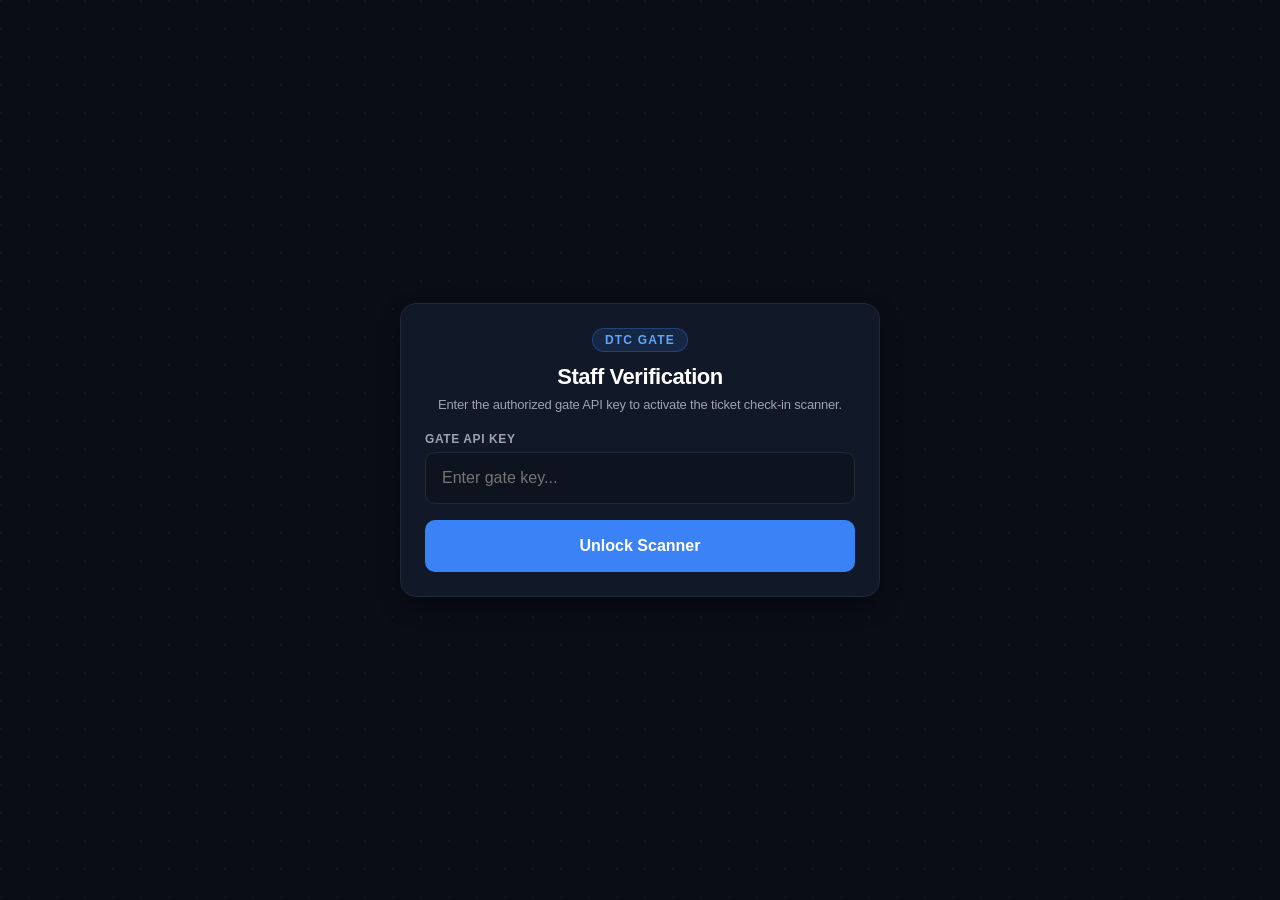
==== gate-scanner/index.html @ 1f58bdb9 "refactor(gate): isolate staff gate scanner into dedicated root directory for separate Vercel deploym" ====
<!DOCTYPE html>
<html lang="en">
<head>
  <meta charset="UTF-8">
  <meta name="viewport" content="width=device-width, initial-scale=1.0, maximum-scale=1.0, user-scalable=no">
  <meta name="referrer" content="no-referrer">
  <meta http-equiv="Content-Security-Policy" content="default-src 'self' http://localhost:* http://127.0.0.1:*; script-src 'self' 'unsafe-inline'; style-src 'self' 'unsafe-inline'; img-src 'self' data: blob:; connect-src 'self' http://localhost:* http://127.0.0.1:* https://reverse-proxy.nexoflow.workers.dev;">
  <title>DTC Staff Gate Scanner</title>
  <link rel="icon" type="image/svg+xml" href="favicon.svg">
  <link rel="stylesheet" href="theme.css">
  <link rel="stylesheet" href="gate.css">
</head>
<body class="gate-body">
  <div class="gate-container">

    <!-- View 1: Key Entry View -->
    <div id="key-entry-view" class="gate-card">
      <div class="gate-header">
        <div class="gate-logo-badge">DTC GATE</div>
        <h1 class="gate-title">Staff Verification</h1>
        <p class="gate-subtitle">Enter the authorized gate API key to activate the ticket check-in scanner.</p>
      </div>

      <form id="key-entry-form" onsubmit="return false;">
        <div class="form-group">
          <label for="gate-key-input" class="form-label">Gate API Key</label>
          <input
            type="password"
            id="gate-key-input"
            class="gate-input"
            placeholder="Enter gate key..."
            autocomplete="off"
            autocorrect="off"
            autocapitalize="off"
            spellcheck="false"
            required
          />
        </div>
        <div id="key-entry-error" class="gate-alert gate-alert-danger hidden"></div>
        <button type="submit" id="unlock-gate-btn" class="gate-btn gate-btn-primary">Unlock Scanner</button>
      </form>
    </div>

    <!-- View 2: Active Scanner View -->
    <div id="scanner-view" class="gate-card hidden">
      <div class="scanner-top-bar">
        <div>
          <span class="gate-badge">STAFF SCANNER</span>
          <div id="session-counter" class="session-stat">Admitted this session: 0</div>
        </div>
        <button id="lock-gate-btn" class="gate-btn gate-btn-outline gate-btn-sm" title="Lock and clear session key">Lock</button>
      </div>

      <!-- Live Camera Scanner Box -->
      <div id="scanner-wrapper" class="scanner-wrapper">
        <div id="qr-reader" class="scanner-box"></div>
      </div>

      <!-- Hidden container for Html5Qrcode file scan -->
      <div id="qr-reader-dummy" style="display: none;"></div>

      <!-- Camera Unavailable / Fallback Notice -->
      <div id="camera-fallback" class="fallback-banner hidden">
        <div class="fallback-icon">📷</div>
        <div id="camera-fallback-msg" class="fallback-text">
          Camera scanning requires HTTPS or localhost. Use photo capture or manual code entry below.
        </div>
      </div>

      <!-- Fallback Actions: Photo Upload & Manual Code -->
      <div class="fallback-section">
        <input type="file" id="qr-file-input" accept="image/*" capture="environment" style="display: none;">
        <button id="upload-photo-btn" class="gate-btn gate-btn-secondary" type="button">
          📸 Take Photo / Upload QR
        </button>

        <div class="manual-entry-card">
          <div class="manual-title">Manual Code Entry</div>
          <div class="manual-input-group">
            <input
              type="text"
              id="manual-ticket-code"
              class="gate-input manual-input"
              placeholder="Enter ticket code or /verify/ URL"
              autocomplete="off"
              autocorrect="off"
              autocapitalize="off"
              spellcheck="false"
            />
            <button id="manual-submit-btn" class="gate-btn gate-btn-primary manual-btn" type="button">
              Redeem
            </button>
          </div>
        </div>
      </div>
    </div>

  </div>

  <!-- Full-Screen Result Overlay -->
  <div id="result-overlay" class="result-overlay hidden" role="dialog" aria-modal="true">
    <div class="result-card">
      <div id="result-status" class="result-status-title">STATUS</div>
      
      <div id="result-detail" class="result-detail-box">
        <div class="result-field" id="result-seat-row">
          <span class="result-label">Seat</span>
          <span id="result-seat" class="result-value">-</span>
        </div>
        <div class="result-field" id="result-event-row">
          <span class="result-label">Event</span>
          <span id="result-event" class="result-value">-</span>
        </div>
        <div class="result-field hidden" id="result-used-row">
          <span class="result-label">Redeemed At</span>
          <span id="result-used-time" class="result-value">-</span>
        </div>
        <div id="result-message" class="result-message-text"></div>
      </div>

      <div class="result-footer-hint">Tap anywhere or auto-resets in 3s</div>
    </div>
  </div>

  <script src="vendor/html5-qrcode.min.js"></script>
  <script src="gate.js"></script>
</body>
</html>
---- gate-scanner/theme.css ----
/* ==========================================================================
   DTC SYSTEM THEME & VISUAL ARCHITECTURE
   Unified enterprise design tokens, responsive typography, and tactile surfaces.
   Loaded after base styles to ensure consistent styling across the Observability
   Console and Seat Booking Portal.
   ========================================================================== */

/* ---------- 1. Design Tokens (Global / Dashboard: style.css root) ---------- */
:root {
  --bg-deep: #000000;
  --bg-surface: #1d1d1f;
  --bg-surface-elevated: #2a2a2c;
  --bg-surface-subtle: #161617;
  --bg-input: #1c1c1e;

  --border-subtle: rgba(255, 255, 255, 0.13);
  --border-strong: rgba(255, 255, 255, 0.24);
  --border-focus: #2997ff;

  --text-primary: #f5f5f7;
  --text-secondary: #a1a1a6;
  --text-muted: #6e6e73;
  --text-code: #2997ff;

  --accent-blue: #2997ff;
  --accent-indigo: #5e5ce6;
  --accent-green: #30d158;
  --accent-green-glow: rgba(48, 209, 88, 0.12);
  --accent-amber: #ff9f0a;
  --accent-rose: #ff453a;
  --accent-purple: #bf5af2;

  --font-sans: -apple-system, BlinkMacSystemFont, 'SF Pro Text', 'Inter', 'Segoe UI', Roboto, sans-serif;
  --font-mono: ui-monospace, 'SF Mono', 'Inter Mono', 'JetBrains Mono', Menlo, Consolas, monospace;

  --radius-xs: 6px;
  --radius-sm: 8px;
  --radius-md: 14px;
  --radius-lg: 20px;
  --radius-xl: 28px;

  --shadow-sm: 0 1px 2px rgba(0, 0, 0, 0.24);
  --shadow-md: 0 2px 10px rgba(0, 0, 0, 0.28);
  --shadow-lg: 0 8px 30px rgba(0, 0, 0, 0.35);
  --shadow-glow-green: none;
  --shadow-glow-indigo: none;
  --shadow-glow-red: none;

  --panel-pad-desktop: 28px 32px;
  --panel-pad-tablet: 20px 22px;
  --panel-pad-mobile: 16px 16px;

  /* Motion & easing tokens */
  --pm-ease: cubic-bezier(0.16, 1, 0.3, 1);
  --pm-ease-out: cubic-bezier(0.19, 1, 0.22, 1);
  --pm-ring: rgba(56, 189, 248, 0.55);
  --pm-signal: #38bdf8;
  --pm-signal-2: #818cf8;
}

[data-theme="light"] {
  --bg-deep: #f5f5f7;
  --bg-surface: #ffffff;
  --bg-surface-elevated: #fbfbfd;
  --bg-surface-subtle: #f5f5f7;
  --bg-input: #ffffff;

  --border-subtle: #d2d2d7;
  --border-strong: #b8b8bd;
  --border-focus: #0071e3;

  --text-primary: #1d1d1f;
  --text-secondary: #6e6e73;
  --text-muted: #86868b;
  --text-code: #0071e3;

  --accent-blue: #0071e3;
  --accent-indigo: #5e5ce6;
  --accent-green: #248a3d;
  --accent-green-glow: rgba(36, 138, 61, 0.1);
  --accent-amber: #ff9500;
  --accent-rose: #ff3b30;
  --accent-purple: #af52de;

  --shadow-sm: 0 1px 2px rgba(0, 0, 0, 0.05);
  --shadow-md: 0 2px 8px rgba(0, 0, 0, 0.06);
  --shadow-lg: 0 8px 24px rgba(0, 0, 0, 0.08);
  --shadow-glow-green: none;
  --shadow-glow-indigo: none;
  --shadow-glow-red: none;
}

/* ---------- 2. Booking Page Tokens (booking.css root) ---------- */
:root {
  --bg-primary: #000000;
  --bg-secondary: #1d1d1f;
  --bg-card: #1d1d1f;
  --bg-card-hover: #2a2a2c;
  --bg-elevated: #2a2a2c;

  --border-color: rgba(255, 255, 255, 0.13);

  --color-available: #30d158;
  --color-available-bg: rgba(48, 209, 88, 0.08);
  --color-available-border: rgba(48, 209, 88, 0.3);

  --color-held: #ff9f0a;
  --color-held-bg: rgba(255, 159, 10, 0.1);
  --color-held-border: rgba(255, 159, 10, 0.35);

  --color-booked: #ff453a;
  --color-booked-bg: rgba(255, 69, 58, 0.07);
  --color-booked-border: rgba(255, 69, 58, 0.22);

  --color-selected: #2997ff;
  --color-selected-bg: #2997ff;
  --color-selected-glow: rgba(41, 151, 255, 0.28);

  --shadow-card: 0 1px 2px rgba(0, 0, 0, 0.3);
  --shadow-glow: none;
}

/* ---------- 3. Base Typography & Surface ---------- */
html {
  -webkit-font-smoothing: antialiased;
  text-rendering: optimizeLegibility;
}
body {
  letter-spacing: -0.011em;
  background-image: radial-gradient(circle at 1px 1px, rgba(255, 255, 255, 0.035) 1px, transparent 0);
  background-size: 28px 28px;
  background-attachment: fixed;
}
[data-theme="light"] body {
  background-image: radial-gradient(circle at 1px 1px, rgba(0, 0, 0, 0.035) 1px, transparent 0);
}

::selection {
  background: rgba(56, 189, 248, 0.32);
  color: #fff;
}

h1, h2, h3, h4 {
  letter-spacing: -0.02em;
  font-weight: 600;
}

.scenario-label, .stack-badge, .tooltip-title, .dtc-entry-top-brand,
.stat-label, .tier-name, .sim-label, .info-guarantees-card h4 {
  text-transform: none !important;
  letter-spacing: -0.005em;
}

/* Keyboard focus */
a:focus-visible,
button:focus-visible,
input:focus-visible,
select:focus-visible,
.btn:focus-visible,
.seat-tile:focus-visible,
.health-node:focus-visible {
  outline: 2px solid var(--pm-signal);
  outline-offset: 2px;
}

/* ---------- 4. Entry Preloader ---------- */
.dtc-entry-ambient-1, .dtc-entry-ambient-2 {
  opacity: 0.35;
  filter: blur(60px);
  animation: pm-ambient-drift 9s ease-in-out infinite alternate;
}
.dtc-entry-ambient-2 { animation-delay: -4.5s; }
@media (prefers-reduced-motion: no-preference) {
  @keyframes pm-ambient-drift {
    0%   { transform: translate(0, 0) scale(1); }
    100% { transform: translate(3%, -4%) scale(1.08); }
  }
}
.dtc-entry-overlay {
  background: var(--bg-deep);
  transition: opacity 0.8s var(--pm-ease), visibility 0.8s var(--pm-ease);
}
.dtc-entry-top-brand {
  color: var(--text-secondary);
  font-weight: 500;
}
.dtc-entry-logo-wrap.zoom-out {
  transition: transform 0.75s var(--pm-ease), opacity 0.6s ease;
}
.dtc-entry-pct-num { font-variant-numeric: tabular-nums; }

/* ---------- 5. Buttons — Flat Pill Shape & Tactile Feedback ---------- */
.btn {
  border-radius: 980px;
  font-weight: 500;
  box-shadow: none !important;
  position: relative;
  transition: transform 0.12s var(--pm-ease), opacity 150ms ease, background-color 150ms ease, box-shadow 0.2s ease, filter 0.2s ease;
}
.btn:active {
  transform: scale(0.97);
}
.btn-primary {
  background: linear-gradient(135deg, #2997ff, #5e5ce6);
  border-color: transparent;
  color: #fff;
}
.btn-primary:hover {
  box-shadow: 0 4px 18px rgba(94, 92, 230, 0.35) !important;
  filter: brightness(1.05);
  opacity: 0.95;
}
.btn-secondary {
  background: var(--bg-surface-elevated);
  border-color: var(--border-subtle);
}
.btn-secondary:hover {
  background: var(--bg-surface-elevated);
  opacity: 0.85;
}
.btn-outline:hover {
  background: transparent;
  opacity: 0.7;
}
.btn-icon {
  border-radius: 50%;
}

.btn-scenario {
  box-shadow: none !important;
  border-radius: var(--radius-md);
  border-left: 3px solid transparent;
}
.btn-scenario-happy  { border-left-color: rgba(48, 209, 88, 0.55); }
.btn-scenario-comp   { border-left-color: rgba(255, 159, 10, 0.55); }
.btn-scenario-race   { border-left-color: rgba(255, 69, 58, 0.55); }
.btn-scenario-crash  { border-left-color: rgba(191, 90, 242, 0.55); }
.btn-scenario-custom { border-left-color: rgba(41, 151, 255, 0.55); }

.btn-scenario-happy:hover  { border-color: var(--accent-green);  background: var(--bg-surface-elevated); }
.btn-scenario-comp:hover   { border-color: var(--accent-amber);  background: var(--bg-surface-elevated); }
.btn-scenario-race:hover   { border-color: var(--accent-rose);   background: var(--bg-surface-elevated); }
.btn-scenario-crash:hover  { border-color: var(--accent-purple); background: var(--bg-surface-elevated); }
.btn-scenario-custom:hover { border-color: var(--accent-blue);   background: var(--bg-surface-elevated); }

.btn-scenario .btn-icon {
  color: var(--text-muted);
  text-shadow: none;
  transition: color 0.25s ease, text-shadow 0.25s ease;
}
.btn-scenario-happy:hover .btn-icon  { color: var(--accent-green); text-shadow: 0 0 8px var(--accent-green); }
.btn-scenario-comp:hover .btn-icon   { color: var(--accent-amber); text-shadow: 0 0 8px var(--accent-amber); }
.btn-scenario-race:hover .btn-icon   { color: var(--accent-rose);  text-shadow: 0 0 8px var(--accent-rose); }
.btn-scenario-crash:hover .btn-icon  { color: var(--accent-purple);text-shadow: 0 0 8px var(--accent-purple); }
.btn-scenario-custom:hover .btn-icon { color: var(--accent-blue);  text-shadow: 0 0 8px var(--accent-blue); }

/* ---------- 6. Badges ---------- */
.badge-success { background: rgba(48, 209, 88, 0.14);  color: var(--accent-green);  border: none; }
.badge-blue    { background: rgba(41, 151, 255, 0.14); color: var(--accent-blue);   border: none; }
.badge-amber   { background: rgba(255, 159, 10, 0.14); color: var(--accent-amber);  border: none; }
.badge-rose    { background: rgba(255, 69, 58, 0.14);  color: var(--accent-rose);   border: none; }
.badge-purple  { background: rgba(191, 90, 242, 0.14); color: var(--accent-purple); border: none; }
.badge-neutral { background: var(--bg-surface-elevated); color: var(--text-muted);  border: none; }
.badge, .badge-comp, .eticket-status-badge, .saga-badge, .step-status {
  border-radius: 980px !important;
  box-shadow: none !important;
  border: none !important;
}

/* ---------- 7. Health Strip & Nodes ---------- */
.health-node {
  border-radius: 980px;
  padding: 6px 14px;
  position: relative;
  overflow: visible;
}
.health-node .pulse-dot { box-shadow: none; position: relative; }
.health-node.online .pulse-dot {
  background: var(--accent-green);
  animation: apple-breathe 2.4s ease-in-out infinite;
}
.health-node.online .pulse-dot::after {
  content: "";
  position: absolute;
  inset: -3px;
  border-radius: 50%;
  border: 1px solid var(--accent-green);
  opacity: 0;
}
@media (prefers-reduced-motion: no-preference) {
  .health-node.online .pulse-dot::after {
    animation: pm-ping 2.6s var(--pm-ease-out) infinite;
  }
  @keyframes pm-ping {
    0%   { transform: scale(1);   opacity: 0.55; }
    80%  { transform: scale(2.6); opacity: 0; }
    100% { transform: scale(2.6); opacity: 0; }
  }
}
.health-node.offline .pulse-dot {
  background: var(--accent-rose);
  animation: apple-breathe 1.2s ease-in-out infinite;
}
@keyframes apple-breathe {
  0%, 100% { opacity: 0.55; }
  50%      { opacity: 1; }
}
.node-latency { color: var(--text-secondary); }
.node-countdown { color: var(--accent-purple); }
.node-infra { border-left: 2px solid var(--border-subtle); }

.logo-mark, .brand-logo-img {
  transition: filter 0.3s ease, transform 0.3s var(--pm-ease);
}
.nav-brand:hover .logo-mark,
.header-brand:hover .brand-logo-img {
  transform: scale(1.02);
}

/* ---------- 8. Toggles & Controls ---------- */
.switch-toggle {
  position: relative;
  display: inline-block;
  width: 44px;
  height: 22px;
  margin: 0;
  cursor: pointer;
  vertical-align: middle;
}

.switch-toggle input {
  opacity: 0;
  width: 0;
  height: 0;
  position: absolute;
  pointer-events: none;
}

.switch-toggle input:focus-visible + .toggle-slider {
  outline: 2px solid var(--border-focus, #2997ff);
  outline-offset: 2px;
}

.toggle-slider {
  position: absolute;
  cursor: pointer;
  top: 0;
  left: 0;
  right: 0;
  bottom: 0;
  background: rgba(120, 120, 128, 0.28);
  border: 1px solid var(--border-subtle, rgba(255, 255, 255, 0.15));
  border-radius: 999px;
  transition: background-color 260ms cubic-bezier(0.4, 0, 0.2, 1),
              border-color 260ms cubic-bezier(0.4, 0, 0.2, 1),
              box-shadow 260ms cubic-bezier(0.4, 0, 0.2, 1);
  box-shadow: inset 0 1px 3px rgba(0, 0, 0, 0.35);
}

.toggle-knob {
  position: absolute;
  content: "";
  height: 16px;
  width: 16px;
  left: 2px;
  bottom: 2px;
  background-color: #ffffff;
  border-radius: 50%;
  transition: transform 260ms cubic-bezier(0.4, 0, 0.2, 1),
              background-color 260ms cubic-bezier(0.4, 0, 0.2, 1),
              box-shadow 260ms cubic-bezier(0.4, 0, 0.2, 1);
  box-shadow: 0 1px 4px rgba(0, 0, 0, 0.45);
}

/* 1. DEMO ⟷ LIVE Toggle */
/* LIVE Mode (Unchecked / Default): Knob on Right (22px), vibrant emerald green */
.mode-toggle-container .toggle-slider {
  background: rgba(48, 209, 88, 0.18);
  border-color: rgba(48, 209, 88, 0.45);
  box-shadow: 0 0 10px rgba(48, 209, 88, 0.25);
}

.mode-toggle-container .toggle-knob {
  transform: translateX(22px);
  background-color: #30d158;
  box-shadow: 0 0 8px rgba(48, 209, 88, 0.7);
}

/* DEMO Mode (Checked): Knob on Left (0px), electric sapphire blue */
.mode-toggle-container input:checked + .toggle-slider {
  background: rgba(41, 151, 255, 0.18);
  border-color: rgba(41, 151, 255, 0.45);
  box-shadow: 0 0 10px rgba(41, 151, 255, 0.25);
}

.mode-toggle-container input:checked + .toggle-slider .toggle-knob {
  transform: translateX(0px);
  background-color: #2997ff;
  box-shadow: 0 0 8px rgba(41, 151, 255, 0.7);
}

/* 2. THEME Toggle (Sun ⟷ Moon) */
/* DARK Mode (Unchecked / Default): Knob on Right towards Moon (22px), cyber purple */
.theme-toggle-container .toggle-slider {
  background: rgba(191, 90, 242, 0.18);
  border-color: rgba(191, 90, 242, 0.45);
  box-shadow: 0 0 10px rgba(191, 90, 242, 0.2);
}

.theme-toggle-container .toggle-knob {
  transform: translateX(22px);
  background-color: #bf5af2;
  box-shadow: 0 0 8px rgba(191, 90, 242, 0.7);
}

/* LIGHT Mode (Checked): Knob on Left towards Sun (0px), warm amber */
.theme-toggle-container input:checked + .toggle-slider {
  background: rgba(255, 159, 10, 0.18);
  border-color: rgba(255, 159, 10, 0.45);
  box-shadow: 0 0 10px rgba(255, 159, 10, 0.2);
}

.theme-toggle-container input:checked + .toggle-slider .toggle-knob {
  transform: translateX(0px);
  background-color: #ff9f0a;
  box-shadow: 0 0 8px rgba(255, 159, 10, 0.7);
}

/* 3. MONKEY Toggle */
/* OFF (Unchecked / Default): Knob on Left (0px), neutral gray */
.monkey-toggle-container .toggle-slider {
  background: rgba(120, 120, 128, 0.25);
  border-color: rgba(120, 120, 128, 0.35);
  box-shadow: inset 0 1px 3px rgba(0, 0, 0, 0.3);
}

.monkey-toggle-container .toggle-knob {
  transform: translateX(0px);
  background-color: #8e8e93;
  box-shadow: 0 1px 3px rgba(0, 0, 0, 0.4);
}

/* ON (Checked): Knob on Right (22px), emerald green glow */
.monkey-toggle-container input:checked + .toggle-slider {
  background: rgba(48, 209, 88, 0.18);
  border-color: rgba(48, 209, 88, 0.45);
  box-shadow: 0 0 10px rgba(48, 209, 88, 0.25);
}

.monkey-toggle-container input:checked + .toggle-slider .toggle-knob {
  transform: translateX(22px);
  background-color: #30d158;
  box-shadow: 0 0 8px rgba(48, 209, 88, 0.7);
}

/* Labels and Icons */
.toggle-label-live.active {
  color: var(--accent-green, #30d158);
  text-shadow: 0 0 8px rgba(48, 209, 88, 0.4);
  opacity: 1;
}

.toggle-label-demo.active {
  color: var(--accent-blue, #2997ff);
  text-shadow: 0 0 8px rgba(41, 151, 255, 0.4);
  opacity: 1;
}

.toggle-icon-dark.active {
  filter: drop-shadow(0 0 6px rgba(191, 90, 242, 0.6));
  opacity: 1;
  transform: scale(1.15);
}

.toggle-icon-light.active {
  filter: drop-shadow(0 0 6px rgba(255, 159, 10, 0.6));
  opacity: 1;
  transform: scale(1.15);
}

.monkey-toggle-container .toggle-side-label.active {
  color: var(--accent-green, #30d158);
  text-shadow: 0 0 8px rgba(48, 209, 88, 0.4);
  opacity: 1;
}

.monkey-toggle-container .toggle-side-icon.active {
  filter: drop-shadow(0 0 6px rgba(48, 209, 88, 0.6));
  opacity: 1;
  transform: scale(1.15);
}

.sliding-toggle-group:hover .toggle-slider {
  filter: brightness(1.12);
}

/* Light Theme Precision Overrides */
[data-theme="light"] .toggle-slider {
  background: rgba(120, 120, 128, 0.18);
  border-color: #b8b8bd;
}

[data-theme="light"] .mode-toggle-container .toggle-slider {
  background: rgba(48, 209, 88, 0.22);
  border-color: rgba(48, 209, 88, 0.55);
}

[data-theme="light"] .mode-toggle-container input:checked + .toggle-slider {
  background: rgba(41, 151, 255, 0.22);
  border-color: rgba(41, 151, 255, 0.55);
}

[data-theme="light"] .theme-toggle-container .toggle-slider {
  background: rgba(191, 90, 242, 0.22);
  border-color: rgba(191, 90, 242, 0.55);
}

[data-theme="light"] .theme-toggle-container input:checked + .toggle-slider {
  background: rgba(255, 159, 10, 0.22);
  border-color: rgba(255, 159, 10, 0.55);
}

[data-theme="light"] .monkey-toggle-container .toggle-slider {
  background: rgba(120, 120, 128, 0.18);
  border-color: #b8b8bd;
}

[data-theme="light"] .monkey-toggle-container input:checked + .toggle-slider {
  background: rgba(48, 209, 88, 0.22);
  border-color: rgba(48, 209, 88, 0.55);
}

/* ---------- 9. Hero Panel & Metrics ---------- */
.proof-panel {
  position: relative;
  overflow: hidden;
  background:
    radial-gradient(600px circle at var(--pm-x, 20%) var(--pm-y, 0%), rgba(56, 189, 248, 0.07), transparent 55%),
    var(--bg-surface);
  border: 1px solid var(--border-subtle);
  box-shadow: none;
  border-radius: var(--radius-xl);
}
[data-theme="light"] .proof-panel { background: var(--bg-surface); box-shadow: none; }

.proof-panel::before {
  content: "";
  position: absolute;
  inset: 0;
  border-radius: inherit;
  padding: 1px;
  background: linear-gradient(135deg, rgba(56, 189, 248, 0.35), transparent 40%, transparent 60%, rgba(191, 90, 242, 0.25));
  -webkit-mask: linear-gradient(#fff 0 0) content-box, linear-gradient(#fff 0 0);
  -webkit-mask-composite: xor;
  mask-composite: exclude;
  pointer-events: none;
}

.stat-card {
  background: var(--bg-surface-elevated);
  border: 1px solid var(--border-subtle);
  box-shadow: none;
  border-radius: var(--radius-md);
  padding: 18px 18px;
  transition: transform 0.25s var(--pm-ease), border-color 0.25s ease, box-shadow 0.25s ease;
}
.stat-card:hover {
  transform: translateY(-2px);
  border-color: var(--border-strong);
}
[data-theme="light"] .stat-card { box-shadow: none; }
.stat-num {
  font-size: 30px;
  font-weight: 600;
  font-family: var(--font-sans);
  letter-spacing: -0.02em;
  font-variant-numeric: tabular-nums;
  display: inline-block;
}
.stat-label { font-size: 12px; font-weight: 400; letter-spacing: 0; }
.stat-highlight { border-color: var(--accent-green); background: var(--accent-green-glow); }

.scenario-bar { background: var(--bg-surface-subtle); border: 1px solid var(--border-subtle); box-shadow: none; }
.scenario-label { font-size: 13px; font-weight: 500; color: var(--text-secondary); }

/* ---------- 10. Panels, Cards & Tables ---------- */
.panel, .forensic-meta-card, .timeline-item {
  box-shadow: none !important;
  border: 1px solid var(--border-subtle);
  border-radius: var(--radius-lg);
}
.tx-table th, .tx-table td { border-color: var(--border-subtle); }
[style*="radial-gradient"] { opacity: 0.5; }

/* ---------- 11. Toasts ---------- */
.toast-icon {
  display: flex;
  align-items: center;
  justify-content: center;
  width: 28px;
  height: 28px;
  border-radius: 50%;
  background: var(--bg-surface-elevated);
  flex-shrink: 0;
}
.toast-success .toast-icon { background: rgba(48, 209, 88, 0.16); }
.toast-race .toast-icon    { background: rgba(255, 69, 58, 0.16); }
.toast-purple .toast-icon  { background: rgba(191, 90, 242, 0.16); }

@media (prefers-reduced-motion: no-preference) {
  .toast-race {
    animation: toast-slide-in 0.3s var(--pm-ease), pm-shield-pulse 1s var(--pm-ease-out) 0.25s;
  }
  @keyframes pm-shield-pulse {
    0%   { box-shadow: 0 0 0 0 rgba(255, 69, 58, 0.45); }
    100% { box-shadow: 0 0 0 16px rgba(255, 69, 58, 0); }
  }
  .toast-success {
    animation: toast-slide-in 0.3s var(--pm-ease), pm-shield-pulse-green 0.9s var(--pm-ease-out) 0.2s;
  }
  @keyframes pm-shield-pulse-green {
    0%   { box-shadow: 0 0 0 0 rgba(48, 209, 88, 0.4); }
    100% { box-shadow: 0 0 0 14px rgba(48, 209, 88, 0); }
  }
}

/* ---------- 12. Modals ---------- */
@media (prefers-reduced-motion: no-preference) {
  .modal-backdrop:not(.hidden) {
    animation: pm-fade-in 0.2s ease;
  }
  .modal-backdrop:not(.hidden) .modal-dialog,
  .modal-backdrop:not(.hidden) .auth-card {
    animation: pm-modal-in 0.35s var(--pm-ease-out);
  }
  @keyframes pm-fade-in { from { opacity: 0; } to { opacity: 1; } }
  @keyframes pm-modal-in {
    from { opacity: 0; transform: scale(0.96) translateY(6px); }
    to   { opacity: 1; transform: scale(1) translateY(0); }
  }
}

/* ---------- 13. Booking Page Components ---------- */
.event-hero { position: relative; }
.screen-curve { position: relative; }
@media (prefers-reduced-motion: no-preference) {
  .screen-glow { animation: pm-screen-breathe 4.5s ease-in-out infinite; }
  @keyframes pm-screen-breathe {
    0%, 100% { opacity: 0.7; }
    50%      { opacity: 1; }
  }
}

.checkout-card {
  position: relative;
  overflow: hidden;
  background:
    radial-gradient(480px circle at var(--pm-x, 50%) var(--pm-y, 0%), rgba(56, 189, 248, 0.06), transparent 55%),
    var(--bg-card);
}

.seat-tile {
  border-radius: var(--radius-sm);
  will-change: transform;
}
.tier-price-tag { color: var(--accent-blue); }
.event-badge { color: var(--accent-blue); font-weight: 500; }

.seat-tile[data-status="AVAILABLE"] .seat-num { color: var(--color-available); }
.seat-tile[data-status="AVAILABLE"]:hover {
  transform: translateY(-2px);
  border-color: var(--color-available);
  box-shadow: 0 6px 18px rgba(48, 209, 88, 0.25), 0 0 0 1px var(--color-available-border) inset;
}

.seat-tile[data-status="SELECTED"] {
  background: var(--color-selected);
  border-color: var(--color-selected);
  box-shadow: none;
  animation: none;
}
.seat-tile[data-status="SELECTED"] .seat-num,
.seat-tile[data-status="SELECTED"] .seat-icon { color: #ffffff; }

.seat-tile[data-status="HELD"] .seat-num { color: var(--color-held); }
.seat-tile[data-status="BOOKED"] .seat-num { color: var(--color-booked); }

@media (prefers-reduced-motion: no-preference) {
  .pm-flip {
    animation: pm-seat-flip 0.6s var(--pm-ease-out);
  }
  @keyframes pm-seat-flip {
    0%   { box-shadow: 0 0 0 0 rgba(255, 255, 255, 0.55); }
    100% { box-shadow: 0 0 0 16px rgba(255, 255, 255, 0); }
  }
}

.hold-timer-card { transition: box-shadow 0.4s ease; }
.hold-timer-card.pm-urgent {
  box-shadow: 0 0 0 1px rgba(255, 69, 58, 0.4), 0 0 24px rgba(255, 69, 58, 0.18);
}

.app-header, .booking-summary-card, .info-guarantees-card {
  box-shadow: none !important;
  border: 1px solid var(--border-color);
}

/* ---------- 14. Scrollbars & Motion Safety Net ---------- */
::-webkit-scrollbar { width: 10px; height: 10px; }
::-webkit-scrollbar-track { background: transparent; }
::-webkit-scrollbar-thumb {
  background: linear-gradient(180deg, rgba(56, 189, 248, 0.45), rgba(129, 140, 248, 0.45));
  border-radius: 980px;
}

@media (prefers-reduced-motion: reduce) {
  * { animation-duration: 0.001ms !important; transition-duration: 0.001ms !important; }
  .pm-flip { animation: none !important; }
}

/* ---------- 15. Shared Monkey Companion & Celebration Overlay ---------- */
.sliding-toggle-group {
  display: inline-flex;
  align-items: center;
  gap: 8px;
  background: var(--bg-surface-elevated, #2a2a2c);
  border: 1px solid var(--border-subtle, rgba(255, 255, 255, 0.13));
  border-radius: 999px;
  padding: 3px 8px;
  user-select: none;
  transition: all 0.2s cubic-bezier(0.4, 0, 0.2, 1);
}

.sliding-toggle-group:hover {
  border-color: var(--border-strong, rgba(255, 255, 255, 0.24));
}

.toggle-side-label {
  font-family: var(--font-mono);
  font-size: 10px;
  font-weight: 700;
  letter-spacing: 0.6px;
  color: var(--text-muted);
  cursor: pointer;
  transition: all 0.2s ease;
  opacity: 0.45;
}

.toggle-side-label.active {
  opacity: 1;
}

.toggle-side-icon {
  font-size: 13px;
  cursor: pointer;
  transition: all 0.2s ease;
  opacity: 0.45;
  line-height: 1;
  display: inline-block;
}


.mb-celebration-overlay {
  position: fixed;
  inset: 0;
  z-index: 2500;
  display: flex;
  align-items: center;
  justify-content: center;
  background: rgba(0, 0, 0, 0.5);
  backdrop-filter: blur(6px);
  animation: mbFadeIn 0.2s ease;
  pointer-events: auto;
}

.mb-celebration-overlay.hidden {
  display: none !important;
}

.mb-celebration-card {
  position: relative;
  width: 320px;
  background: radial-gradient(circle at 50% 20%, rgba(26, 44, 36, 0.98), rgba(12, 20, 17, 0.98));
  border: 1px solid rgba(111, 210, 106, 0.4);
  border-radius: 20px;
  padding: 22px 20px 18px;
  text-align: center;
  box-shadow: 0 20px 48px rgba(0, 0, 0, 0.6), 0 0 32px rgba(111, 210, 106, 0.25);
  animation: mbPopIn 0.35s cubic-bezier(0.34, 1.56, 0.64, 1);
}

.mb-celebration-close {
  position: absolute;
  top: 10px;
  right: 12px;
  background: transparent;
  border: none;
  color: var(--text-muted, #94a3b8);
  font-size: 18px;
  cursor: pointer;
  line-height: 1;
  padding: 4px;
}
.mb-celebration-close:hover { color: #fff; }

.mb-celebration-badge {
  display: inline-block;
  font-family: var(--font-mono, monospace);
  font-size: 10px;
  font-weight: 700;
  letter-spacing: 0.6px;
  color: #6fd26a;
  background: rgba(111, 210, 106, 0.12);
  border: 1px solid rgba(111, 210, 106, 0.3);
  padding: 3px 8px;
  border-radius: 999px;
  margin-bottom: 8px;
}

.mb-celebration-avatar {
  display: flex;
  justify-content: center;
  align-items: center;
  margin: 4px 0 10px;
  height: 90px;
}

.mb-celebration-title {
  font-size: 17px;
  font-weight: 700;
  color: var(--text-primary, #fff);
  margin: 0 0 4px;
}

.mb-celebration-desc {
  font-size: 12px;
  color: var(--text-secondary, #94a3b8);
  margin: 0 0 14px;
}

.mb-celebration-footer {
  display: flex;
  flex-direction: column;
  align-items: center;
  gap: 6px;
  border-top: 1px solid rgba(255, 255, 255, 0.08);
  padding-top: 10px;
}

.mb-celebration-timer {
  font-family: var(--font-mono, monospace);
  font-size: 10.5px;
  color: var(--text-muted, #6e6e73);
}

.mb-celebration-optout {
  background: none;
  border: none;
  color: var(--text-muted, #94a3b8);
  font-size: 10.5px;
  text-decoration: underline;
  cursor: pointer;
  padding: 2px 4px;
  opacity: 0.75;
}
.mb-celebration-optout:hover { opacity: 1; color: var(--text-primary, #fff); }

@keyframes mbPopIn {
  from { opacity: 0; transform: scale(0.82) translateY(12px); }
  to { opacity: 1; transform: scale(1) translateY(0); }
}

@keyframes mbFadeIn {
  from { opacity: 0; }
  to { opacity: 1; }
}
---- gate-scanner/gate.css ----
/* DTC Staff Gate Scanner Styles - Mobile-First & Dark-Themed */
:root {
  --gate-bg: #090d16;
  --gate-surface: #111827;
  --gate-border: #1f2937;
  --gate-text: #f9fafb;
  --gate-text-muted: #9ca3af;
  --gate-primary: #3b82f6;
  --gate-primary-hover: #2563eb;
  --gate-admit: #10b981;
  --gate-already-used: #ef4444;
  --gate-not-valid: #64748b;
  --gate-warning: #f59e0b;
}

* {
  box-sizing: border-box;
  margin: 0;
  padding: 0;
  -webkit-tap-highlight-color: transparent;
}

body.gate-body {
  font-family: -apple-system, BlinkMacSystemFont, "Segoe UI", Roboto, Helvetica, Arial, sans-serif;
  background-color: var(--gate-bg);
  color: var(--gate-text);
  min-height: 100vh;
  display: flex;
  justify-content: center;
  align-items: center;
  padding: 16px;
  touch-action: manipulation;
}

.gate-container {
  width: 100%;
  max-width: 480px;
  display: flex;
  flex-direction: column;
  gap: 16px;
}

.gate-card {
  background: var(--gate-surface);
  border: 1px solid var(--gate-border);
  border-radius: 16px;
  padding: 24px;
  box-shadow: 0 10px 25px -5px rgba(0, 0, 0, 0.5);
  display: flex;
  flex-direction: column;
  gap: 18px;
}

.hidden {
  display: none !important;
}

/* Header & Badges */
.gate-header {
  text-align: center;
}

.gate-logo-badge {
  display: inline-block;
  background: rgba(59, 130, 246, 0.15);
  color: #60a5fa;
  font-weight: 800;
  font-size: 12px;
  letter-spacing: 0.1em;
  padding: 4px 12px;
  border-radius: 9999px;
  margin-bottom: 12px;
  border: 1px solid rgba(59, 130, 246, 0.3);
}

.gate-title {
  font-size: 22px;
  font-weight: 700;
  color: #ffffff;
  margin-bottom: 6px;
}

.gate-subtitle {
  font-size: 13px;
  color: var(--gate-text-muted);
  line-height: 1.4;
}

/* Inputs & Forms */
.form-group {
  display: flex;
  flex-direction: column;
  gap: 6px;
  margin-bottom: 16px;
}

.form-label {
  font-size: 12px;
  font-weight: 600;
  text-transform: uppercase;
  letter-spacing: 0.05em;
  color: var(--gate-text-muted);
}

.gate-input {
  width: 100%;
  height: 52px;
  background: #0d131f;
  border: 1px solid var(--gate-border);
  border-radius: 10px;
  color: #ffffff;
  font-size: 16px;
  padding: 0 16px;
  outline: none;
  transition: border-color 0.2s, box-shadow 0.2s;
}

.gate-input:focus {
  border-color: var(--gate-primary);
  box-shadow: 0 0 0 3px rgba(59, 130, 246, 0.25);
}

/* Buttons */
.gate-btn {
  display: inline-flex;
  align-items: center;
  justify-content: center;
  height: 52px;
  border-radius: 10px;
  font-size: 16px;
  font-weight: 600;
  cursor: pointer;
  border: none;
  transition: background-color 0.15s, transform 0.05s;
  user-select: none;
  width: 100%;
}

.gate-btn:active {
  transform: scale(0.98);
}

.gate-btn-primary {
  background: var(--gate-primary);
  color: #ffffff;
}

.gate-btn-primary:hover {
  background: var(--gate-primary-hover);
}

.gate-btn-secondary {
  background: #1f2937;
  color: #e5e7eb;
  border: 1px solid #374151;
}

.gate-btn-secondary:hover {
  background: #374151;
}

.gate-btn-outline {
  background: transparent;
  color: var(--gate-text-muted);
  border: 1px solid var(--gate-border);
}

.gate-btn-outline:hover {
  background: rgba(255, 255, 255, 0.05);
  color: #ffffff;
}

.gate-btn-sm {
  height: 36px;
  padding: 0 14px;
  font-size: 13px;
  width: auto;
}

.gate-alert {
  padding: 12px 16px;
  border-radius: 8px;
  font-size: 13px;
  margin-bottom: 14px;
}

.gate-alert-danger {
  background: rgba(239, 68, 68, 0.15);
  border: 1px solid rgba(239, 68, 68, 0.3);
  color: #fca5a5;
}

/* Active Scanner View */
.scanner-top-bar {
  display: flex;
  justify-content: space-between;
  align-items: center;
  border-bottom: 1px solid var(--gate-border);
  padding-bottom: 14px;
}

.gate-badge {
  display: inline-block;
  font-size: 11px;
  font-weight: 700;
  letter-spacing: 0.08em;
  background: rgba(16, 185, 129, 0.15);
  color: #34d399;
  border: 1px solid rgba(16, 185, 129, 0.3);
  padding: 3px 8px;
  border-radius: 4px;
}

.session-stat {
  font-size: 13px;
  color: var(--gate-text-muted);
  font-weight: 500;
  margin-top: 4px;
}

.scanner-wrapper {
  width: 100%;
  min-height: 260px;
  background: #000000;
  border-radius: 12px;
  overflow: hidden;
  position: relative;
  display: flex;
  align-items: center;
  justify-content: center;
  border: 1px solid var(--gate-border);
}

.scanner-box {
  width: 100%;
}

/* Video inside html5-qrcode */
#qr-reader video {
  width: 100% !important;
  height: 100% !important;
  object-fit: cover !important;
  border-radius: 12px;
}

/* Fallback Notice */
.fallback-banner {
  display: flex;
  align-items: center;
  gap: 12px;
  background: rgba(245, 158, 11, 0.1);
  border: 1px solid rgba(245, 158, 11, 0.3);
  border-radius: 10px;
  padding: 12px 14px;
}

.fallback-icon {
  font-size: 22px;
}

.fallback-text {
  font-size: 13px;
  color: #fcd34d;
  line-height: 1.35;
}

/* Fallback Section */
.fallback-section {
  display: flex;
  flex-direction: column;
  gap: 14px;
}

.manual-entry-card {
  background: #0d131f;
  border: 1px solid var(--gate-border);
  border-radius: 12px;
  padding: 14px;
  display: flex;
  flex-direction: column;
  gap: 10px;
}

.manual-title {
  font-size: 12px;
  font-weight: 600;
  text-transform: uppercase;
  letter-spacing: 0.05em;
  color: var(--gate-text-muted);
}

.manual-input-group {
  display: flex;
  gap: 8px;
}

.manual-input {
  flex: 1;
  height: 46px;
  font-size: 14px;
}

.manual-btn {
  width: auto;
  min-width: 90px;
  height: 46px;
  font-size: 14px;
}

/* =========================================================
   FULL-SCREEN RESULT OVERLAY
   ========================================================= */
.result-overlay {
  position: fixed;
  inset: 0;
  z-index: 9999;
  display: flex;
  align-items: center;
  justify-content: center;
  padding: 20px;
  cursor: pointer;
  transition: opacity 0.2s ease;
}

.result-card {
  width: 100%;
  max-width: 440px;
  background: #111827;
  border-radius: 20px;
  padding: 32px 24px;
  text-align: center;
  box-shadow: 0 25px 50px -12px rgba(0, 0, 0, 0.85);
  display: flex;
  flex-direction: column;
  align-items: center;
  gap: 20px;
  pointer-events: auto;
}

.result-status-title {
  font-size: 32px;
  font-weight: 900;
  letter-spacing: 0.05em;
  text-transform: uppercase;
  padding: 10px 24px;
  border-radius: 9999px;
  width: 100%;
}

.result-detail-box {
  width: 100%;
  background: #090d16;
  border: 1px solid var(--gate-border);
  border-radius: 14px;
  padding: 16px;
  display: flex;
  flex-direction: column;
  gap: 10px;
  text-align: left;
}

.result-field {
  display: flex;
  justify-content: space-between;
  align-items: center;
  padding-bottom: 8px;
  border-bottom: 1px solid rgba(255, 255, 255, 0.06);
}

.result-field:last-child {
  border-bottom: none;
  padding-bottom: 0;
}

.result-label {
  font-size: 12px;
  text-transform: uppercase;
  color: var(--gate-text-muted);
  font-weight: 600;
  letter-spacing: 0.05em;
}

.result-value {
  font-size: 16px;
  font-weight: 700;
  color: #f9fafb;
}

.result-message-text {
  font-size: 14px;
  color: var(--gate-text-muted);
  text-align: center;
  padding-top: 6px;
  line-height: 1.4;
}

.result-footer-hint {
  font-size: 12px;
  color: #64748b;
}

/* Status-specific Themes */
/* 1. ADMIT (Green) */
.result-overlay.result-admit {
  background: rgba(6, 78, 59, 0.95);
}
.result-overlay.result-admit .result-status-title {
  background: var(--gate-admit);
  color: #ffffff;
}

/* 2. ALREADY USED (Red) */
.result-overlay.result-already-used {
  background: rgba(127, 29, 29, 0.95);
}
.result-overlay.result-already-used .result-status-title {
  background: var(--gate-already-used);
  color: #ffffff;
}

/* 3. NOT VALID (Grey / Slate) */
.result-overlay.result-not-valid {
  background: rgba(30, 41, 59, 0.95);
}
.result-overlay.result-not-valid .result-status-title {
  background: var(--gate-not-valid);
  color: #ffffff;
}

/* 4. KEY REJECTED / SLOW DOWN / NETWORK ERROR (Amber) */
.result-overlay.result-key-rejected,
.result-overlay.result-slow-down,
.result-overlay.result-network-error {
  background: rgba(120, 53, 15, 0.95);
}
.result-overlay.result-key-rejected .result-status-title,
.result-overlay.result-slow-down .result-status-title,
.result-overlay.result-network-error .result-status-title {
  background: var(--gate-warning);
  color: #111827;
}
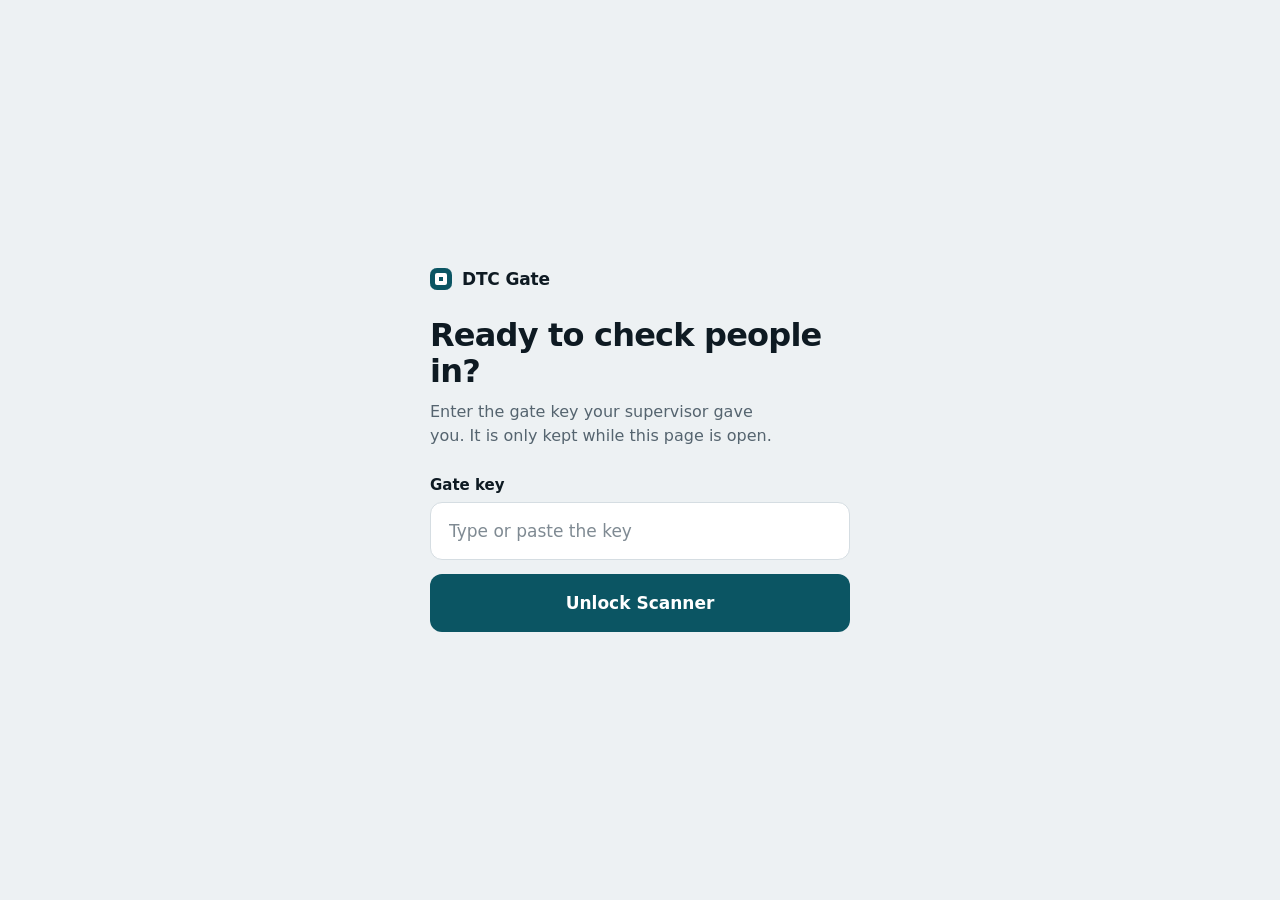
==== commit eb328dc8: "Frontend fixed for gate staff" ====
--- a/gate-scanner/index.html
+++ b/gate-scanner/index.html
@@ -2,106 +2,85 @@
 <html lang="en">
 <head>
   <meta charset="UTF-8">
-  <meta name="viewport" content="width=device-width, initial-scale=1.0, maximum-scale=1.0, user-scalable=no">
+  <meta name="viewport" content="width=device-width, initial-scale=1, viewport-fit=cover">
   <meta name="referrer" content="no-referrer">
+  <meta name="color-scheme" content="light dark">
   <meta http-equiv="Content-Security-Policy" content="default-src 'self' http://localhost:* http://127.0.0.1:*; script-src 'self' 'unsafe-inline'; style-src 'self' 'unsafe-inline'; img-src 'self' data: blob:; connect-src 'self' http://localhost:* http://127.0.0.1:* https://reverse-proxy.nexoflow.workers.dev;">
-  <title>DTC Staff Gate Scanner</title>
+  <title>DTC Gate</title>
   <link rel="icon" type="image/svg+xml" href="favicon.svg">
-  <link rel="stylesheet" href="theme.css">
   <link rel="stylesheet" href="gate.css">
 </head>
 <body class="gate-body">
-  <div class="gate-container">
+  <main class="gate-container">
 
-    <!-- View 1: Key Entry View -->
-    <div id="key-entry-view" class="gate-card">
+    <!-- Sign-in: one field, one button -->
+    <section id="key-entry-view" class="gate-screen">
+      <div class="brand">
+        <span class="brand-mark" aria-hidden="true"></span>
+        <span class="brand-name">DTC Gate</span>
+      </div>
+
       <div class="gate-header">
-        <div class="gate-logo-badge">DTC GATE</div>
-        <h1 class="gate-title">Staff Verification</h1>
-        <p class="gate-subtitle">Enter the authorized gate API key to activate the ticket check-in scanner.</p>
+        <h1 class="gate-title">Ready to check people in?</h1>
+        <p class="gate-subtitle">Enter the gate key your supervisor gave you. It is only kept while this page is open.</p>
       </div>
 
       <form id="key-entry-form" onsubmit="return false;">
         <div class="form-group">
-          <label for="gate-key-input" class="form-label">Gate API Key</label>
-          <input
-            type="password"
-            id="gate-key-input"
-            class="gate-input"
-            placeholder="Enter gate key..."
-            autocomplete="off"
-            autocorrect="off"
-            autocapitalize="off"
-            spellcheck="false"
-            required
-          />
+          <label for="gate-key-input" class="form-label">Gate key</label>
+          <input type="password" id="gate-key-input" class="gate-input" placeholder="Type or paste the key"
+                 autocomplete="off" autocorrect="off" autocapitalize="off" spellcheck="false" required>
         </div>
-        <div id="key-entry-error" class="gate-alert gate-alert-danger hidden"></div>
+        <div id="key-entry-error" class="gate-alert hidden" role="alert"></div>
         <button type="submit" id="unlock-gate-btn" class="gate-btn gate-btn-primary">Unlock Scanner</button>
       </form>
-    </div>
+    </section>
 
-    <!-- View 2: Active Scanner View -->
-    <div id="scanner-view" class="gate-card hidden">
-      <div class="scanner-top-bar">
+    <!-- Scanner: camera first, fallbacks quiet underneath -->
+    <section id="scanner-view" class="gate-screen hidden">
+      <header class="scanner-top-bar">
         <div>
-          <span class="gate-badge">STAFF SCANNER</span>
-          <div id="session-counter" class="session-stat">Admitted this session: 0</div>
+          <div class="brand"><span class="brand-mark" aria-hidden="true"></span><span class="brand-name">DTC Gate</span></div>
+          <div id="session-counter" class="session-stat" aria-live="polite">Admitted this session: 0</div>
         </div>
-        <button id="lock-gate-btn" class="gate-btn gate-btn-outline gate-btn-sm" title="Lock and clear session key">Lock</button>
-      </div>
+        <button id="lock-gate-btn" class="gate-btn gate-btn-quiet gate-btn-sm" type="button" title="Lock and clear the key">Lock</button>
+      </header>
 
-      <!-- Live Camera Scanner Box -->
       <div id="scanner-wrapper" class="scanner-wrapper">
         <div id="qr-reader" class="scanner-box"></div>
       </div>
+      <p class="scan-hint">Hold the ticket's QR code inside the frame. It scans on its own.</p>
 
-      <!-- Hidden container for Html5Qrcode file scan -->
-      <div id="qr-reader-dummy" style="display: none;"></div>
+      <div id="qr-reader-dummy" class="hidden"></div>
 
-      <!-- Camera Unavailable / Fallback Notice -->
-      <div id="camera-fallback" class="fallback-banner hidden">
-        <div class="fallback-icon">📷</div>
+      <div id="camera-fallback" class="fallback-banner hidden" role="status">
         <div id="camera-fallback-msg" class="fallback-text">
-          Camera scanning requires HTTPS or localhost. Use photo capture or manual code entry below.
+          Camera scanning needs a secure (HTTPS) connection. Use a photo or type the code below.
         </div>
       </div>
 
-      <!-- Fallback Actions: Photo Upload & Manual Code -->
       <div class="fallback-section">
-        <input type="file" id="qr-file-input" accept="image/*" capture="environment" style="display: none;">
-        <button id="upload-photo-btn" class="gate-btn gate-btn-secondary" type="button">
-          📸 Take Photo / Upload QR
-        </button>
+        <input type="file" id="qr-file-input" accept="image/*" capture="environment" class="hidden">
+        <button id="upload-photo-btn" class="gate-btn gate-btn-secondary" type="button">Take a photo of the QR</button>
 
         <div class="manual-entry-card">
-          <div class="manual-title">Manual Code Entry</div>
+          <label for="manual-ticket-code" class="manual-title">Or type the ticket code</label>
           <div class="manual-input-group">
-            <input
-              type="text"
-              id="manual-ticket-code"
-              class="gate-input manual-input"
-              placeholder="Enter ticket code or /verify/ URL"
-              autocomplete="off"
-              autocorrect="off"
-              autocapitalize="off"
-              spellcheck="false"
-            />
-            <button id="manual-submit-btn" class="gate-btn gate-btn-primary manual-btn" type="button">
-              Redeem
-            </button>
+            <input type="text" id="manual-ticket-code" class="gate-input manual-input"
+                   placeholder="Ticket code or link" autocomplete="off" autocorrect="off"
+                   autocapitalize="off" spellcheck="false">
+            <button id="manual-submit-btn" class="gate-btn gate-btn-primary manual-btn" type="button">Check in</button>
           </div>
         </div>
       </div>
-    </div>
+    </section>
+  </main>
 
-  </div>
+  <!-- Result: the whole screen answers the question -->
+  <div id="result-overlay" class="result-overlay hidden" role="alertdialog" aria-modal="true" aria-live="assertive">
+    <div class="result-card">
+      <div id="result-status" class="result-status-title">Status</div>
 
-  <!-- Full-Screen Result Overlay -->
-  <div id="result-overlay" class="result-overlay hidden" role="dialog" aria-modal="true">
-    <div class="result-card">
-      <div id="result-status" class="result-status-title">STATUS</div>
-      
       <div id="result-detail" class="result-detail-box">
         <div class="result-field" id="result-seat-row">
           <span class="result-label">Seat</span>
@@ -112,13 +91,15 @@
           <span id="result-event" class="result-value">-</span>
         </div>
         <div class="result-field hidden" id="result-used-row">
-          <span class="result-label">Redeemed At</span>
+          <span class="result-label">First scanned at</span>
           <span id="result-used-time" class="result-value">-</span>
         </div>
         <div id="result-message" class="result-message-text"></div>
       </div>
-
-      <div class="result-footer-hint">Tap anywhere or auto-resets in 3s</div>
+    </div>
+    <div class="result-footer">
+      <div class="result-countdown" aria-hidden="true"><span></span></div>
+      <div class="result-footer-hint">Tap anywhere to scan the next ticket</div>
     </div>
   </div>
 
--- a/gate-scanner/gate.css
+++ b/gate-scanner/gate.css
@@ -1,441 +1,220 @@
-/* DTC Staff Gate Scanner Styles - Mobile-First & Dark-Themed */
+/* DTC Gate — staff check-in. Calm by default, unmistakable when it matters.
+   Principles: one job per screen · big touch targets · every result = colour + icon + word + instruction. */
+
 :root {
-  --gate-bg: #090d16;
-  --gate-surface: #111827;
-  --gate-border: #1f2937;
-  --gate-text: #f9fafb;
-  --gate-text-muted: #9ca3af;
-  --gate-primary: #3b82f6;
-  --gate-primary-hover: #2563eb;
-  --gate-admit: #10b981;
-  --gate-already-used: #ef4444;
-  --gate-not-valid: #64748b;
-  --gate-warning: #f59e0b;
-}
-
-* {
-  box-sizing: border-box;
-  margin: 0;
-  padding: 0;
-  -webkit-tap-highlight-color: transparent;
-}
+  --bg: #EDF1F3;
+  --surface: #FFFFFF;
+  --ink: #0E1A22;
+  --muted: #55646F;
+  --line: #D5DDE2;
+  --brand: #0B5563;
+  --brand-ink: #FFFFFF;
+  --brand-soft: #DDEEF1;
+  --warn-bg: #FFF4DC;
+  --warn-ink: #6B4500;
+  --err-bg: #FDE9E4;
+  --err-ink: #8A2A17;
+
+  --admit: #0F7A55;
+  --stop: #B23A22;
+  --invalid: #3B4756;
+  --notice: #94570A;
+
+  --r-sm: 12px;
+  --r-lg: 24px;
+  --font: ui-rounded, "SF Pro Rounded", "Segoe UI Variable", system-ui, -apple-system, "Segoe UI", Roboto, sans-serif;
+}
+
+@media (prefers-color-scheme: dark) {
+  :root {
+    --bg: #0A1116;
+    --surface: #121C23;
+    --ink: #EAF0F3;
+    --muted: #93A4AF;
+    --line: #243540;
+    --brand: #4CC3D2;
+    --brand-ink: #04222A;
+    --brand-soft: #123039;
+    --warn-bg: #2B2210;
+    --warn-ink: #F3CE86;
+    --err-bg: #3A1B14;
+    --err-ink: #F5B7A8;
+  }
+}
+
+* { box-sizing: border-box; margin: 0; padding: 0; -webkit-tap-highlight-color: transparent; }
+.hidden { display: none !important; }
 
 body.gate-body {
-  font-family: -apple-system, BlinkMacSystemFont, "Segoe UI", Roboto, Helvetica, Arial, sans-serif;
-  background-color: var(--gate-bg);
-  color: var(--gate-text);
-  min-height: 100vh;
+  font-family: var(--font);
+  background: var(--bg);
+  color: var(--ink);
+  min-height: 100dvh;
+  touch-action: manipulation;
+  -webkit-font-smoothing: antialiased;
+}
+
+.gate-container {
+  min-height: 100dvh;
+  width: 100%;
+  max-width: 460px;
+  margin: 0 auto;
   display: flex;
-  justify-content: center;
-  align-items: center;
-  padding: 16px;
-  touch-action: manipulation;
-}
-
-.gate-container {
-  width: 100%;
-  max-width: 480px;
-  display: flex;
-  flex-direction: column;
-  gap: 16px;
-}
-
-.gate-card {
-  background: var(--gate-surface);
-  border: 1px solid var(--gate-border);
-  border-radius: 16px;
-  padding: 24px;
-  box-shadow: 0 10px 25px -5px rgba(0, 0, 0, 0.5);
-  display: flex;
-  flex-direction: column;
-  gap: 18px;
-}
-
-.hidden {
-  display: none !important;
-}
-
-/* Header & Badges */
-.gate-header {
-  text-align: center;
-}
-
-.gate-logo-badge {
-  display: inline-block;
-  background: rgba(59, 130, 246, 0.15);
-  color: #60a5fa;
-  font-weight: 800;
-  font-size: 12px;
-  letter-spacing: 0.1em;
-  padding: 4px 12px;
-  border-radius: 9999px;
-  margin-bottom: 12px;
-  border: 1px solid rgba(59, 130, 246, 0.3);
-}
-
-.gate-title {
-  font-size: 22px;
-  font-weight: 700;
-  color: #ffffff;
-  margin-bottom: 6px;
-}
-
-.gate-subtitle {
-  font-size: 13px;
-  color: var(--gate-text-muted);
-  line-height: 1.4;
-}
-
-/* Inputs & Forms */
-.form-group {
-  display: flex;
-  flex-direction: column;
-  gap: 6px;
-  margin-bottom: 16px;
-}
-
-.form-label {
-  font-size: 12px;
-  font-weight: 600;
-  text-transform: uppercase;
-  letter-spacing: 0.05em;
-  color: var(--gate-text-muted);
-}
+  padding: max(20px, env(safe-area-inset-top)) 20px max(20px, env(safe-area-inset-bottom));
+}
+.gate-screen { width: 100%; display: flex; flex-direction: column; gap: 18px; }
+#key-entry-view { justify-content: center; gap: 28px; }
+
+/* Brand */
+.brand { display: flex; align-items: center; gap: 10px; }
+.brand-mark {
+  width: 22px; height: 22px; border-radius: 7px; background: var(--brand);
+  box-shadow: inset 0 0 0 5px var(--brand), inset 0 0 0 9px var(--brand-ink);
+}
+.brand-name { font-weight: 700; font-size: 17px; letter-spacing: -0.01em; }
+
+/* Sign-in */
+.gate-title { font-size: 32px; line-height: 1.12; font-weight: 750; letter-spacing: -0.025em; margin-bottom: 10px; }
+.gate-subtitle { font-size: 16px; line-height: 1.5; color: var(--muted); max-width: 34ch; }
+.form-group { display: flex; flex-direction: column; gap: 8px; margin-bottom: 14px; }
+.form-label { font-size: 15px; font-weight: 600; }
 
 .gate-input {
-  width: 100%;
-  height: 52px;
-  background: #0d131f;
-  border: 1px solid var(--gate-border);
-  border-radius: 10px;
-  color: #ffffff;
-  font-size: 16px;
-  padding: 0 16px;
-  outline: none;
-  transition: border-color 0.2s, box-shadow 0.2s;
-}
-
-.gate-input:focus {
-  border-color: var(--gate-primary);
-  box-shadow: 0 0 0 3px rgba(59, 130, 246, 0.25);
-}
-
-/* Buttons */
+  width: 100%; height: 58px; padding: 0 18px;
+  background: var(--surface); color: var(--ink);
+  border: 1.5px solid var(--line); border-radius: var(--r-sm);
+  font: inherit; font-size: 17px; outline: none;
+  transition: border-color .15s, box-shadow .15s;
+}
+.gate-input::placeholder { color: var(--muted); opacity: .75; }
+.gate-input:focus { border-color: var(--brand); box-shadow: 0 0 0 4px var(--brand-soft); }
+
+.gate-alert {
+  background: var(--err-bg); color: var(--err-ink);
+  padding: 14px 16px; border-radius: var(--r-sm);
+  font-size: 15px; line-height: 1.4; font-weight: 500; margin-bottom: 14px;
+}
+
+/* Buttons: 56px+ so they work with gloves and one thumb */
 .gate-btn {
-  display: inline-flex;
-  align-items: center;
-  justify-content: center;
-  height: 52px;
-  border-radius: 10px;
-  font-size: 16px;
-  font-weight: 600;
-  cursor: pointer;
-  border: none;
-  transition: background-color 0.15s, transform 0.05s;
-  user-select: none;
-  width: 100%;
-}
-
-.gate-btn:active {
-  transform: scale(0.98);
-}
-
-.gate-btn-primary {
-  background: var(--gate-primary);
-  color: #ffffff;
-}
-
-.gate-btn-primary:hover {
-  background: var(--gate-primary-hover);
-}
-
-.gate-btn-secondary {
-  background: #1f2937;
-  color: #e5e7eb;
-  border: 1px solid #374151;
-}
-
-.gate-btn-secondary:hover {
-  background: #374151;
-}
-
-.gate-btn-outline {
-  background: transparent;
-  color: var(--gate-text-muted);
-  border: 1px solid var(--gate-border);
-}
-
-.gate-btn-outline:hover {
-  background: rgba(255, 255, 255, 0.05);
-  color: #ffffff;
-}
-
-.gate-btn-sm {
-  height: 36px;
-  padding: 0 14px;
-  font-size: 13px;
-  width: auto;
-}
-
-.gate-alert {
-  padding: 12px 16px;
-  border-radius: 8px;
-  font-size: 13px;
-  margin-bottom: 14px;
-}
-
-.gate-alert-danger {
-  background: rgba(239, 68, 68, 0.15);
-  border: 1px solid rgba(239, 68, 68, 0.3);
-  color: #fca5a5;
-}
-
-/* Active Scanner View */
-.scanner-top-bar {
-  display: flex;
-  justify-content: space-between;
-  align-items: center;
-  border-bottom: 1px solid var(--gate-border);
-  padding-bottom: 14px;
-}
-
-.gate-badge {
-  display: inline-block;
-  font-size: 11px;
-  font-weight: 700;
-  letter-spacing: 0.08em;
-  background: rgba(16, 185, 129, 0.15);
-  color: #34d399;
-  border: 1px solid rgba(16, 185, 129, 0.3);
-  padding: 3px 8px;
-  border-radius: 4px;
-}
-
-.session-stat {
-  font-size: 13px;
-  color: var(--gate-text-muted);
-  font-weight: 500;
-  margin-top: 4px;
-}
+  display: inline-flex; align-items: center; justify-content: center;
+  width: 100%; min-height: 58px; padding: 0 20px;
+  border: 0; border-radius: var(--r-sm);
+  font: inherit; font-size: 17px; font-weight: 650; cursor: pointer;
+  transition: transform .08s, filter .15s, background-color .15s;
+}
+.gate-btn:active { transform: scale(.985); }
+.gate-btn:disabled { opacity: .6; cursor: progress; }
+.gate-btn:focus-visible, .gate-input:focus-visible { outline: 3px solid var(--brand); outline-offset: 2px; }
+.gate-btn-primary { background: var(--brand); color: var(--brand-ink); }
+.gate-btn-primary:hover { filter: brightness(1.08); }
+.gate-btn-secondary { background: var(--surface); color: var(--ink); border: 1.5px solid var(--line); }
+.gate-btn-quiet { background: transparent; color: var(--muted); border: 1.5px solid var(--line); }
+.gate-btn-sm { width: auto; min-height: 44px; padding: 0 18px; font-size: 15px; }
+
+/* Scanner */
+.scanner-top-bar { display: flex; justify-content: space-between; align-items: center; }
+.session-stat { font-size: 14px; color: var(--muted); margin-top: 4px; font-variant-numeric: tabular-nums; }
 
 .scanner-wrapper {
-  width: 100%;
-  min-height: 260px;
-  background: #000000;
-  border-radius: 12px;
-  overflow: hidden;
-  position: relative;
-  display: flex;
-  align-items: center;
-  justify-content: center;
-  border: 1px solid var(--gate-border);
-}
-
-.scanner-box {
-  width: 100%;
-}
-
-/* Video inside html5-qrcode */
-#qr-reader video {
-  width: 100% !important;
-  height: 100% !important;
-  object-fit: cover !important;
-  border-radius: 12px;
-}
-
-/* Fallback Notice */
-.fallback-banner {
-  display: flex;
-  align-items: center;
-  gap: 12px;
-  background: rgba(245, 158, 11, 0.1);
-  border: 1px solid rgba(245, 158, 11, 0.3);
-  border-radius: 10px;
-  padding: 12px 14px;
-}
-
-.fallback-icon {
-  font-size: 22px;
-}
-
-.fallback-text {
-  font-size: 13px;
-  color: #fcd34d;
-  line-height: 1.35;
-}
-
-/* Fallback Section */
-.fallback-section {
-  display: flex;
-  flex-direction: column;
-  gap: 14px;
-}
-
-.manual-entry-card {
-  background: #0d131f;
-  border: 1px solid var(--gate-border);
-  border-radius: 12px;
-  padding: 14px;
-  display: flex;
-  flex-direction: column;
-  gap: 10px;
-}
-
-.manual-title {
-  font-size: 12px;
-  font-weight: 600;
-  text-transform: uppercase;
-  letter-spacing: 0.05em;
-  color: var(--gate-text-muted);
-}
-
-.manual-input-group {
-  display: flex;
-  gap: 8px;
-}
-
-.manual-input {
-  flex: 1;
-  height: 46px;
-  font-size: 14px;
-}
-
-.manual-btn {
-  width: auto;
-  min-width: 90px;
-  height: 46px;
-  font-size: 14px;
-}
-
-/* =========================================================
-   FULL-SCREEN RESULT OVERLAY
-   ========================================================= */
+  position: relative; width: 100%; aspect-ratio: 1 / 1; max-height: 52dvh; margin: 0 auto;
+  background: #05090C; border-radius: var(--r-lg); overflow: hidden;
+  display: flex; align-items: center; justify-content: center;
+}
+.scanner-box { width: 100%; height: 100%; }
+#qr-reader { border: 0 !important; }
+#qr-reader video { width: 100% !important; height: 100% !important; object-fit: cover !important; }
+/* Viewfinder corners: show exactly where to aim */
+.scanner-wrapper::after {
+  content: ""; position: absolute; inset: 14%; pointer-events: none; z-index: 2;
+  --c: rgba(255, 255, 255, .92); --t: 4px; --l: 32px;
+  background:
+    linear-gradient(var(--c), var(--c)) top left / var(--l) var(--t),
+    linear-gradient(var(--c), var(--c)) top left / var(--t) var(--l),
+    linear-gradient(var(--c), var(--c)) top right / var(--l) var(--t),
+    linear-gradient(var(--c), var(--c)) top right / var(--t) var(--l),
+    linear-gradient(var(--c), var(--c)) bottom left / var(--l) var(--t),
+    linear-gradient(var(--c), var(--c)) bottom left / var(--t) var(--l),
+    linear-gradient(var(--c), var(--c)) bottom right / var(--l) var(--t),
+    linear-gradient(var(--c), var(--c)) bottom right / var(--t) var(--l);
+  background-repeat: no-repeat;
+}
+.scan-hint { text-align: center; font-size: 15px; line-height: 1.45; color: var(--muted); }
+
+.fallback-banner { background: var(--warn-bg); color: var(--warn-ink); border-radius: var(--r-sm); padding: 14px 16px; }
+.fallback-text { font-size: 15px; line-height: 1.4; font-weight: 500; }
+
+.fallback-section { display: flex; flex-direction: column; gap: 12px; margin-top: auto; }
+.manual-entry-card { display: flex; flex-direction: column; gap: 8px; }
+.manual-title { font-size: 15px; font-weight: 600; }
+.manual-input-group { display: flex; gap: 8px; }
+.manual-input { flex: 1; min-width: 0; font-size: 16px; }
+.manual-btn { width: auto; min-width: 104px; }
+
+/* Result: full-screen takeover */
 .result-overlay {
-  position: fixed;
-  inset: 0;
-  z-index: 9999;
-  display: flex;
-  align-items: center;
-  justify-content: center;
-  padding: 20px;
-  cursor: pointer;
-  transition: opacity 0.2s ease;
-}
+  position: fixed; inset: 0; z-index: 9999;
+  display: flex; flex-direction: column; align-items: center; justify-content: center;
+  padding: max(24px, env(safe-area-inset-top)) 24px max(24px, env(safe-area-inset-bottom));
+  color: #fff; cursor: pointer; text-align: center;
+  background-color: var(--invalid);
+  background-image: radial-gradient(120% 70% at 50% 0%, rgba(255, 255, 255, .16), transparent 62%);
+}
+.result-overlay.active { animation: result-in .22s cubic-bezier(.16, 1, .3, 1); }
+@keyframes result-in { from { opacity: 0; transform: scale(.97); } to { opacity: 1; transform: none; } }
 
 .result-card {
-  width: 100%;
-  max-width: 440px;
-  background: #111827;
-  border-radius: 20px;
-  padding: 32px 24px;
-  text-align: center;
-  box-shadow: 0 25px 50px -12px rgba(0, 0, 0, 0.85);
-  display: flex;
-  flex-direction: column;
-  align-items: center;
-  gap: 20px;
-  pointer-events: auto;
-}
-
-.result-status-title {
-  font-size: 32px;
-  font-weight: 900;
-  letter-spacing: 0.05em;
-  text-transform: uppercase;
-  padding: 10px 24px;
-  border-radius: 9999px;
-  width: 100%;
-}
-
-.result-detail-box {
-  width: 100%;
-  background: #090d16;
-  border: 1px solid var(--gate-border);
-  border-radius: 14px;
-  padding: 16px;
-  display: flex;
-  flex-direction: column;
-  gap: 10px;
-  text-align: left;
-}
-
-.result-field {
-  display: flex;
-  justify-content: space-between;
-  align-items: center;
-  padding-bottom: 8px;
-  border-bottom: 1px solid rgba(255, 255, 255, 0.06);
-}
-
-.result-field:last-child {
-  border-bottom: none;
-  padding-bottom: 0;
-}
-
-.result-label {
-  font-size: 12px;
-  text-transform: uppercase;
-  color: var(--gate-text-muted);
-  font-weight: 600;
-  letter-spacing: 0.05em;
-}
-
-.result-value {
-  font-size: 16px;
-  font-weight: 700;
-  color: #f9fafb;
-}
-
-.result-message-text {
-  font-size: 14px;
-  color: var(--gate-text-muted);
-  text-align: center;
-  padding-top: 6px;
-  line-height: 1.4;
-}
-
-.result-footer-hint {
-  font-size: 12px;
-  color: #64748b;
-}
-
-/* Status-specific Themes */
-/* 1. ADMIT (Green) */
-.result-overlay.result-admit {
-  background: rgba(6, 78, 59, 0.95);
-}
-.result-overlay.result-admit .result-status-title {
-  background: var(--gate-admit);
-  color: #ffffff;
-}
-
-/* 2. ALREADY USED (Red) */
-.result-overlay.result-already-used {
-  background: rgba(127, 29, 29, 0.95);
-}
-.result-overlay.result-already-used .result-status-title {
-  background: var(--gate-already-used);
-  color: #ffffff;
-}
-
-/* 3. NOT VALID (Grey / Slate) */
-.result-overlay.result-not-valid {
-  background: rgba(30, 41, 59, 0.95);
-}
-.result-overlay.result-not-valid .result-status-title {
-  background: var(--gate-not-valid);
-  color: #ffffff;
-}
-
-/* 4. KEY REJECTED / SLOW DOWN / NETWORK ERROR (Amber) */
-.result-overlay.result-key-rejected,
-.result-overlay.result-slow-down,
-.result-overlay.result-network-error {
-  background: rgba(120, 53, 15, 0.95);
-}
-.result-overlay.result-key-rejected .result-status-title,
-.result-overlay.result-slow-down .result-status-title,
-.result-overlay.result-network-error .result-status-title {
-  background: var(--gate-warning);
-  color: #111827;
-}
+  width: 100%; max-width: 420px; flex: 1;
+  display: flex; flex-direction: column; align-items: center; justify-content: center; gap: 26px;
+}
+.result-card::before {
+  content: ""; width: 104px; height: 104px; border-radius: 50%;
+  background: center / 56px no-repeat, rgba(255, 255, 255, .18);
+}
+
+.result-status-title { font-size: clamp(34px, 10vw, 46px); font-weight: 800; line-height: 1.05; letter-spacing: -0.02em; }
+.result-status-title::after { display: block; margin-top: 12px; font-size: 19px; font-weight: 550; letter-spacing: 0; line-height: 1.35; opacity: .95; }
+
+.result-detail-box { width: 100%; display: flex; flex-direction: column; gap: 18px; padding-top: 24px; border-top: 1px solid rgba(255, 255, 255, .28); }
+.result-field { display: flex; flex-direction: column; align-items: center; gap: 4px; }
+.result-label { font-size: 15px; font-weight: 500; opacity: .8; }
+.result-value { font-size: 20px; font-weight: 700; font-variant-numeric: tabular-nums; }
+#result-seat { font-size: clamp(54px, 17vw, 80px); font-weight: 800; line-height: 1; letter-spacing: -0.03em; }
+#result-event { font-size: 18px; font-weight: 600; }
+.result-message-text { font-size: 18px; line-height: 1.45; font-weight: 500; }
+.result-message-text:empty { display: none; }
+
+.result-footer { width: 100%; max-width: 420px; display: flex; flex-direction: column; align-items: center; gap: 12px; }
+.result-footer-hint { font-size: 15px; font-weight: 500; opacity: .85; }
+.result-countdown { width: 100%; height: 4px; border-radius: 4px; background: rgba(255, 255, 255, .25); overflow: hidden; }
+.result-countdown span { display: block; height: 100%; background: #fff; transform-origin: left; }
+.result-overlay.active .result-countdown span { animation: drain 3s linear forwards; }
+@keyframes drain { to { transform: scaleX(0); } }
+
+/* States: colour + icon + word + what to do */
+.result-admit { background-color: var(--admit); }
+.result-already-used { background-color: var(--stop); }
+.result-not-valid { background-color: var(--invalid); }
+.result-key-rejected, .result-slow-down, .result-network-error { background-color: var(--notice); }
+
+.result-admit .result-status-title::after { content: "Let them through"; }
+.result-already-used .result-status-title::after { content: "Do not admit. This ticket was already used."; }
+.result-not-valid .result-status-title::after { content: "Do not admit. Send them to the help desk."; }
+.result-key-rejected .result-status-title::after { content: "Scanner is locked. Ask your supervisor for the key."; }
+.result-slow-down .result-status-title::after { content: "Wait a few seconds, then scan again."; }
+.result-network-error .result-status-title::after { content: "Could not confirm. Scan the ticket again."; }
+
+.result-admit .result-card::before { background-image: url("data:image/svg+xml,<svg xmlns='http://www.w3.org/2000/svg' viewBox='0 0 24 24' fill='none' stroke='white' stroke-width='2.4' stroke-linecap='round' stroke-linejoin='round'><path d='M5 12.5l4.5 4.5L19 7.5'/></svg>"); }
+.result-not-valid .result-card::before { background-image: url("data:image/svg+xml,<svg xmlns='http://www.w3.org/2000/svg' viewBox='0 0 24 24' fill='none' stroke='white' stroke-width='2.4' stroke-linecap='round' stroke-linejoin='round'><path d='M6 6l12 12M18 6L6 18'/></svg>"); }
+.result-already-used .result-card::before { background-image: url("data:image/svg+xml,<svg xmlns='http://www.w3.org/2000/svg' viewBox='0 0 24 24' fill='none' stroke='white' stroke-width='2.4' stroke-linecap='round' stroke-linejoin='round'><circle cx='12' cy='12' r='9'/><path d='M12 7v5l3 2'/></svg>"); }
+.result-slow-down .result-card::before { background-image: url("data:image/svg+xml,<svg xmlns='http://www.w3.org/2000/svg' viewBox='0 0 24 24' fill='none' stroke='white' stroke-width='2.4' stroke-linecap='round'><path d='M9 6v12M15 6v12'/></svg>"); }
+.result-key-rejected .result-card::before, .result-network-error .result-card::before { background-image: url("data:image/svg+xml,<svg xmlns='http://www.w3.org/2000/svg' viewBox='0 0 24 24' fill='none' stroke='white' stroke-width='2.4' stroke-linecap='round'><path d='M12 6.5v7M12 17.5h.01'/></svg>"); }
+
+@media (max-height: 640px) {
+  .result-card { gap: 16px; }
+  .result-card::before { width: 72px; height: 72px; background-size: 40px, auto; }
+  .gate-title { font-size: 26px; }
+}
+@media (prefers-reduced-motion: reduce) {
+  .result-overlay.active, .result-overlay.active .result-countdown span { animation: none; }
+}
